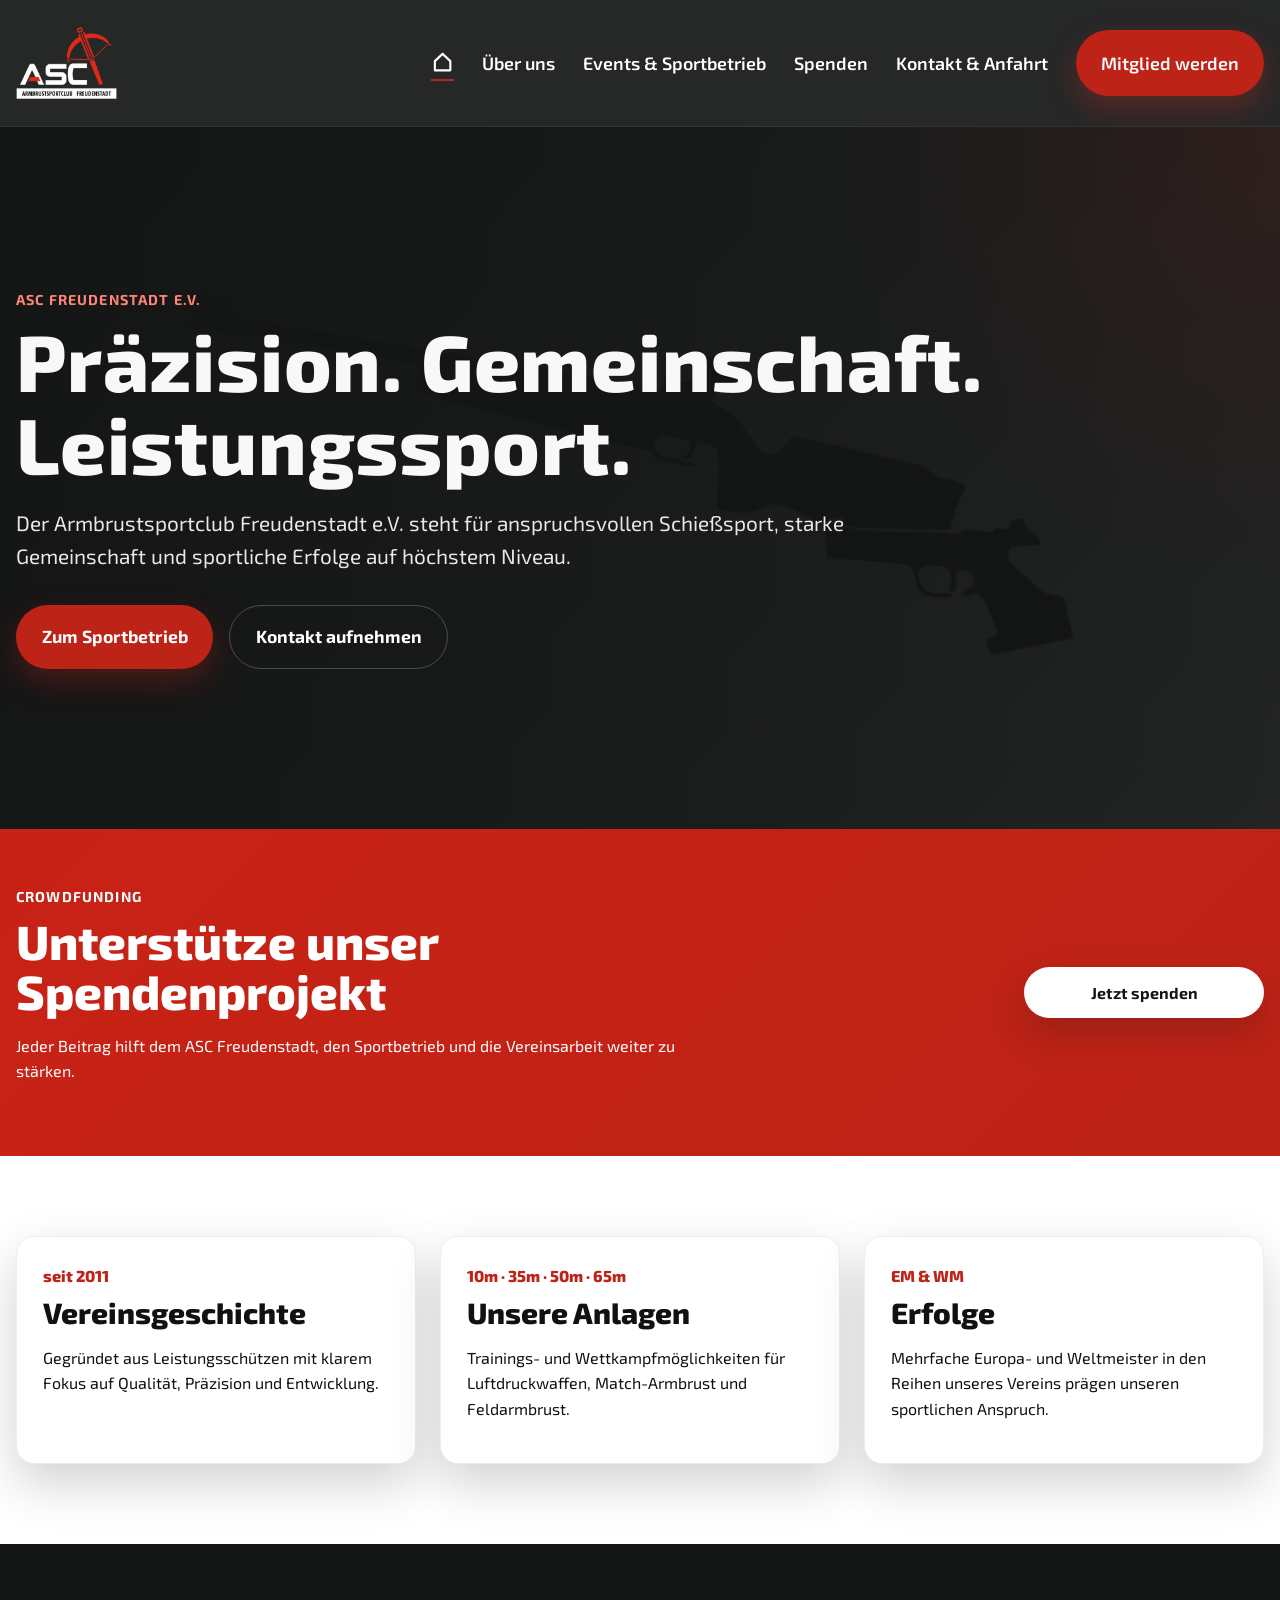
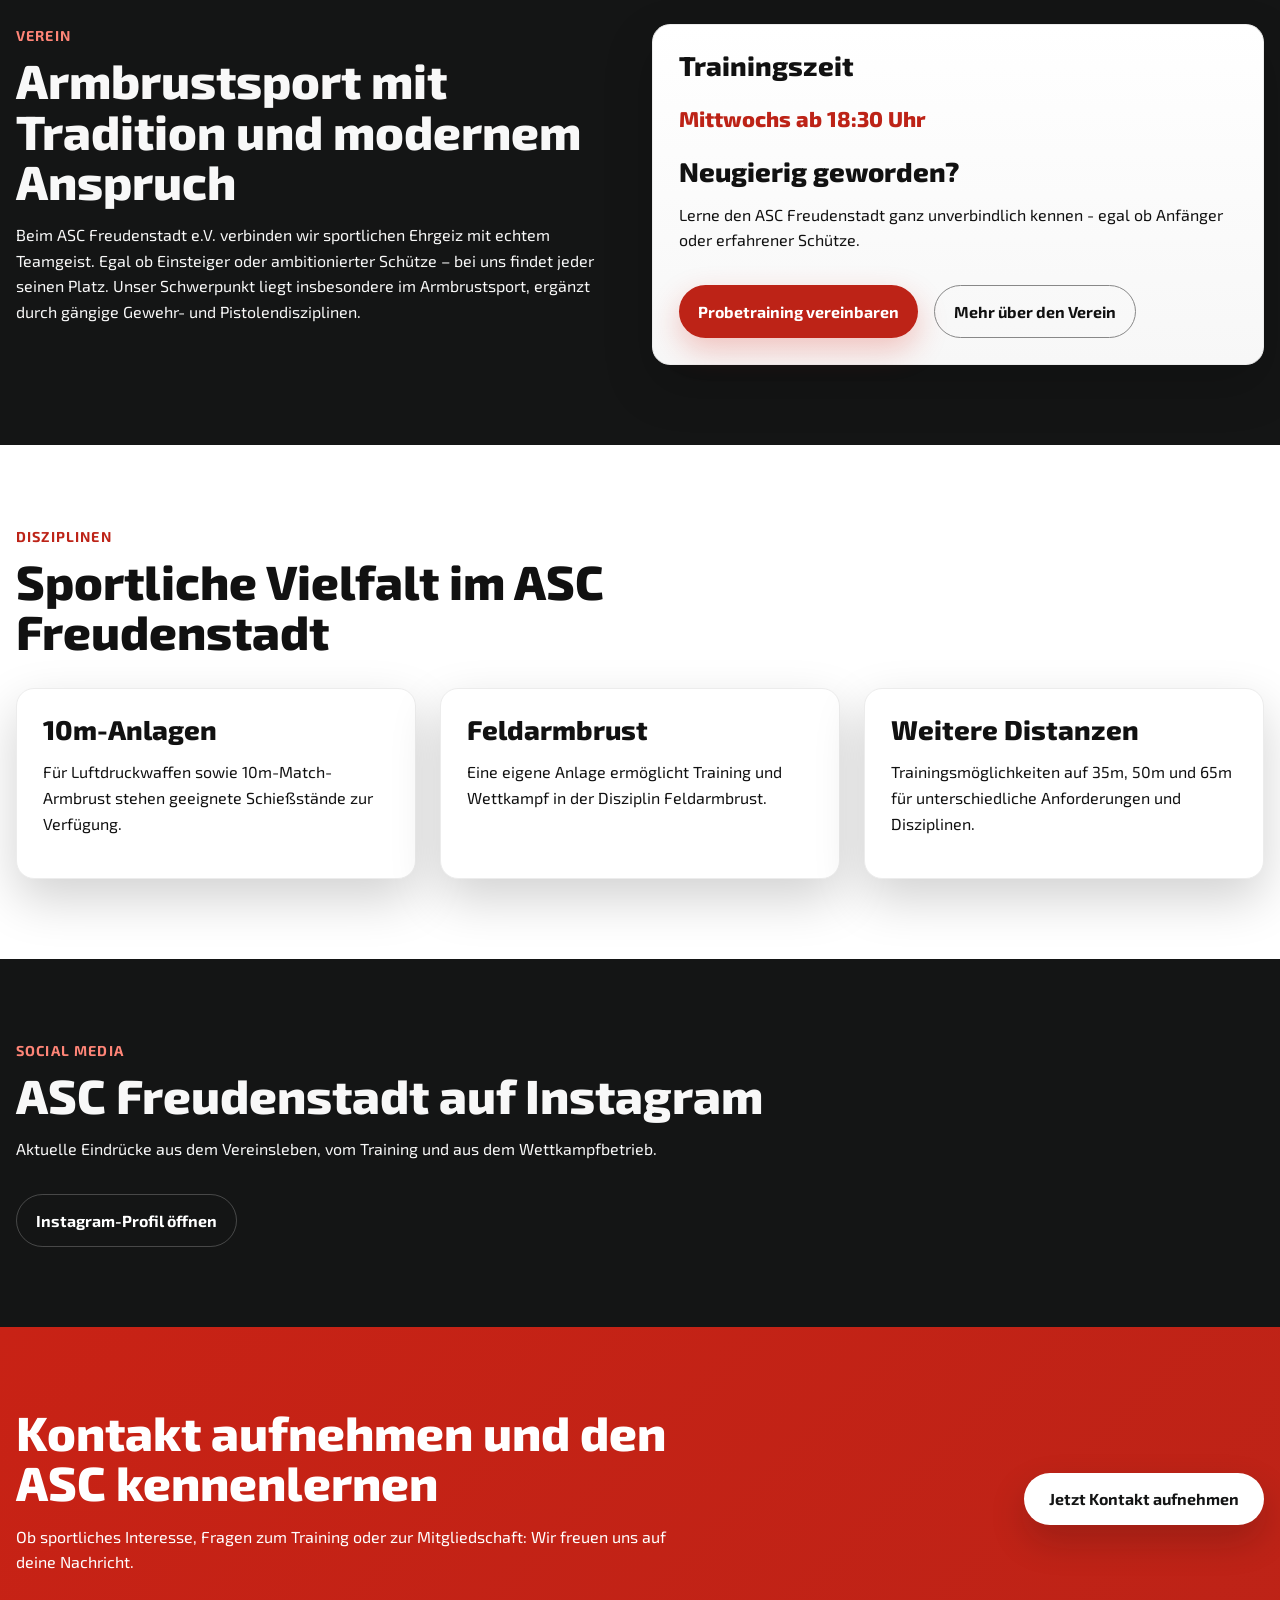
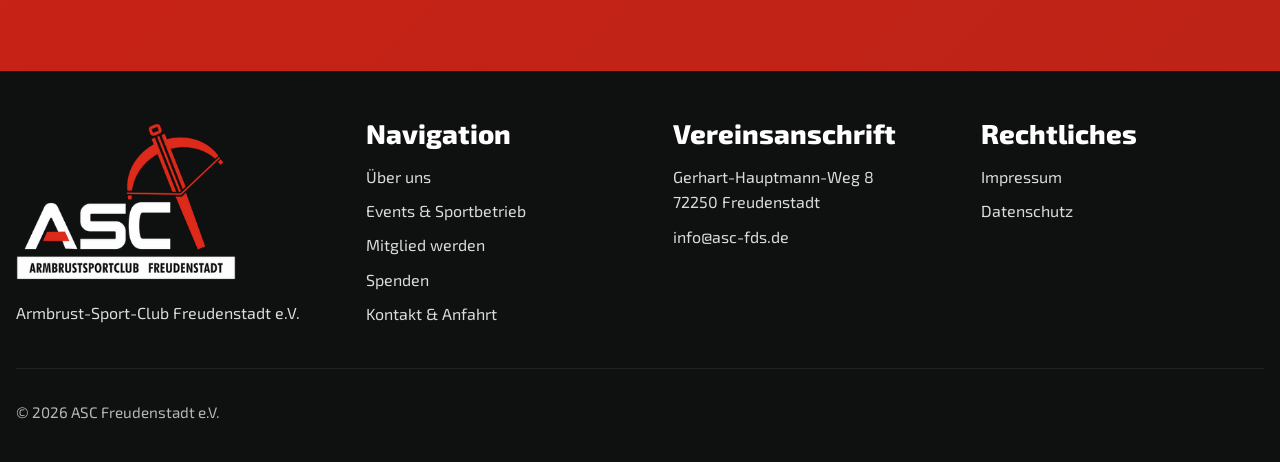
==== index.html @ 2eab5cd1 "Fix deferred Turnstile initialization on contact form" ====
<!doctype html>
<html lang="de">
  <head>
    <meta charset="UTF-8" />
    <meta name="viewport" content="width=device-width, initial-scale=1.0" />
    <title>Armbrust &amp; Schießsport in Freudenstadt | ASC Freudenstadt</title>
    <meta
      name="description"
      content="ASC Freudenstadt e.V. – Armbrust- und Schießsport, Vereinsleben, Termine, Ergebnisse und Kontakt."
    />
    <link rel="icon" type="image/png" href="assets/img/logo-dark.png" />
    <link rel="apple-touch-icon" href="assets/img/logo-dark.png" />
    <link rel="stylesheet" href="assets/css/styles.css?v=20260929-classic" />
    <script defer src="assets/js/main.js?v=20260929-turnstile"></script>
    <link rel="canonical" href="https://www.asc-fds.de/" />
    <meta property="og:type" content="website" />
    <meta property="og:locale" content="de_DE" />
    <meta
      property="og:title"
      content="Armbrust &amp; Schießsport in Freudenstadt | ASC Freudenstadt"
    />
    <meta
      property="og:description"
      content="ASC Freudenstadt e.V. – Armbrust- und Schießsport, Vereinsleben, Termine, Ergebnisse und Kontakt."
    />
    <meta property="og:url" content="https://www.asc-fds.de/" />
    <meta
      property="og:image"
      content="https://www.asc-fds.de/assets/img/logo-dark.png"
    />
    <meta name="twitter:card" content="summary" />
    <script type="application/ld+json">
      {
        "@context": "https://schema.org",
        "@type": "SportsOrganization",
        "name": "Armbrust-Sport-Club Freudenstadt e.V.",
        "url": "https://www.asc-fds.de/",
        "logo": "https://www.asc-fds.de/assets/img/logo-dark.png",
        "foundingDate": "2011",
        "email": "info@asc-fds.de",
        "sameAs": ["https://www.instagram.com/asc_fds"],
        "address": {
          "@type": "PostalAddress",
          "streetAddress": "Gerhart-Hauptmann-Weg 8",
          "postalCode": "72250",
          "addressLocality": "Freudenstadt",
          "addressCountry": "DE"
        }
      }
    </script>
  </head>
  <body>
    <a class="skip-link" href="#main-content">Zum Inhalt</a>
    <header class="site-header">
  <div class="container nav">
    <a class="brand" href="/index.html" aria-label="Zur Startseite">
      <img
        src="/assets/img/logo-light-320.webp"
        srcset="
          /assets/img/logo-light-320.webp 320w,
          /assets/img/logo-light-640.webp 640w
        "
        sizes="(max-width: 980px) 90px, 160px"
        alt="Logo des ASC Freudenstadt e.V."
        width="5000"
        height="3750"
      />
    </a>

    <button
      class="nav-toggle"
      aria-controls="site-navigation"
      type="button"
      aria-expanded="false"
      aria-label="Navigation öffnen"
    >
      <span></span><span></span><span></span>
    </button>

    <nav class="site-nav" id="site-navigation" aria-label="Hauptnavigation">
      <a
        class="active nav-home-link"
        href="/index.html"
        aria-label="Startseite"
        title="Startseite"
       aria-current="page">
        <svg class="nav-home-icon" viewBox="0 0 24 24" aria-hidden="true">
          <path d="M4 10.5 12 3l8 7.5V20H4z" />
        </svg>
      </a>
      <a href="/ueber-uns.html">Über uns</a>
      <a href="/events_sportbetrieb.html">Events &amp; Sportbetrieb</a>
      <a href="/spende">Spenden</a>
      <a href="/kontakt.html">Kontakt &amp; Anfahrt</a>
      <a class="nav-cta" href="/mitglied-werden.html">Mitglied werden</a>
    </nav>
  </div>
</header>

    <main id="main-content">
    <section class="hero hero-home">
      <div class="hero-overlay"></div>
      <div class="container hero-content">
        <p class="eyebrow">ASC Freudenstadt e.V.</p>
        <h1>Präzision. Gemeinschaft. Leistungssport.</h1>
        <p class="lead">
          Der Armbrustsportclub Freudenstadt e.V. steht für anspruchsvollen Schießsport,
          starke Gemeinschaft und sportliche Erfolge auf höchstem Niveau.
        </p>
        <div class="hero-actions">
          <a class="btn btn-primary" href="events_sportbetrieb.html">Zum Sportbetrieb</a>
          <a class="btn btn-secondary" href="kontakt.html#anfrage">Kontakt aufnehmen</a>
        </div>
      </div>
    </section>

    <section class="section section-accent donation-home">
      <div class="container cta-box">
        <div class="cta-box__content">
          <p class="eyebrow">Crowdfunding</p>
          <h2>Unterstütze unser Spendenprojekt</h2>
          <p>
            Jeder Beitrag hilft dem ASC Freudenstadt, den Sportbetrieb und die Vereinsarbeit weiter zu stärken.
          </p>
        </div>
        <div class="cta-box__action">
          <a class="btn btn-light cta-box__button" href="/spende#spendenwidget">Jetzt spenden</a>
        </div>
      </div>
    </section>

    <section class="section">
      <div class="container stats-grid">
        <article class="stat-card">
          <span class="stat-number">seit 2011</span>
          <h2>Vereinsgeschichte</h2>
          <p>Gegründet aus Leistungsschützen mit klarem Fokus auf Qualität, Präzision und Entwicklung.</p>
        </article>
        <article class="stat-card">
          <span class="stat-number">10m · 35m · 50m · 65m</span>
          <h2>Unsere Anlagen</h2>
          <p>Trainings- und Wettkampfmöglichkeiten für Luftdruckwaffen, Match-Armbrust und Feldarmbrust.</p>
        </article>
        <article class="stat-card">
          <span class="stat-number">EM &amp; WM</span>
          <h2>Erfolge</h2>
          <p>Mehrfache Europa- und Weltmeister in den Reihen unseres Vereins prägen unseren sportlichen Anspruch.</p>
        </article>
      </div>
    </section>

    <section class="section section-dark">
      <div class="container split-grid">
        <div>
          <p class="eyebrow">Verein</p>
          <h2>Armbrustsport mit Tradition und modernem Anspruch</h2>
          <p>
            Beim ASC Freudenstadt e.V. verbinden wir sportlichen Ehrgeiz mit echtem Teamgeist. Egal ob Einsteiger oder ambitionierter Schütze – bei uns findet jeder seinen Platz.
            Unser Schwerpunkt liegt insbesondere im Armbrustsport, ergänzt durch gängige Gewehr- und Pistolendisziplinen.
          </p>
        </div>
        <div class="panel accent-panel">
          <h3>Trainingszeit</h3>
          <p class="big-info">Mittwochs ab 18:30 Uhr</p>
          <h3>Neugierig geworden?</h3>
          <p>
            Lerne den ASC Freudenstadt ganz unverbindlich kennen -
            egal ob Anfänger oder erfahrener Schütze.
          </p>
          <div class="hero-actions">
            <a class="btn btn-primary" href="kontakt.html#anfrage">Probetraining vereinbaren</a>
            <a class="btn btn-secondary" href="ueber-uns.html">Mehr über den Verein</a>
          </div>
        </div>
      </div>
    </section>

    <section class="section">
      <div class="container">
        <div class="section-head">
          <p class="eyebrow">Disziplinen</p>
          <h2>Sportliche Vielfalt im ASC Freudenstadt</h2>
        </div>
        <div class="cards-grid three">
          <article class="info-card">
            <h3>10m-Anlagen</h3>
            <p>Für Luftdruckwaffen sowie 10m-Match-Armbrust stehen geeignete Schießstände zur Verfügung.</p>
          </article>
          <article class="info-card">
            <h3>Feldarmbrust</h3>
            <p>Eine eigene Anlage ermöglicht Training und Wettkampf in der Disziplin Feldarmbrust.</p>
          </article>
          <article class="info-card">
            <h3>Weitere Distanzen</h3>
            <p>Trainingsmöglichkeiten auf 35m, 50m und 65m für unterschiedliche Anforderungen und Disziplinen.</p>
          </article>
        </div>
      </div>
    </section>

    <section class="section section-dark">
      <div class="container">
        <div class="section-head">
          <p class="eyebrow">Social Media</p>
          <h2>ASC Freudenstadt auf Instagram</h2>
          <p>Aktuelle Eindrücke aus dem Vereinsleben, vom Training und aus dem Wettkampfbetrieb.</p>
        </div>
        <a class="btn btn-secondary" href="https://www.instagram.com/asc_fds" target="_blank" rel="noopener noreferrer">
          Instagram-Profil öffnen
        </a>
      </div>
    </section>

    <section class="section section-accent">
      <div class="container cta-box">
        <div class="cta-box__content">
          <h2>Kontakt aufnehmen und den ASC kennenlernen</h2>
          <p>
            Ob sportliches Interesse, Fragen zum Training oder zur Mitgliedschaft:
            Wir freuen uns auf deine Nachricht.
          </p>
        </div>
        <div class="cta-box__action">
          <a class="btn btn-light cta-box__button" href="kontakt.html#anfrage">Jetzt Kontakt aufnehmen</a>
        </div>
      </div>
    </section>
  </main>

    <footer class="site-footer">
  <div class="container footer-grid">
    <div class="footer-brand">
      <img
        class="footer-logo"
        src="/assets/img/logo-light-320.webp"
        srcset="
          /assets/img/logo-light-320.webp 320w,
          /assets/img/logo-light-640.webp 640w
        "
        sizes="160px"
        loading="lazy"
        alt="ASC Freudenstadt Logo"
        width="5000"
        height="3750"
      />
      <p>Armbrust-Sport-Club Freudenstadt e.V.<br /></p>
    </div>
    <div>
      <h3>Navigation</h3>
      <a href="/ueber-uns.html">Über uns</a>
      <a href="/events_sportbetrieb.html">Events &amp; Sportbetrieb</a>
      <a href="/mitglied-werden.html">Mitglied werden</a>
      <a href="/spende">Spenden</a>
      <a href="/kontakt.html">Kontakt &amp; Anfahrt</a>
    </div>
    <div>
      <h3>Vereinsanschrift</h3>
      <p>Gerhart-Hauptmann-Weg 8<br />72250 Freudenstadt</p>
      <a href="mailto:info@asc-fds.de">info@asc-fds.de</a>
    </div>
    <div>
      <h3>Rechtliches</h3>
      <a href="/impressum.html">Impressum</a>
      <a href="/datenschutz.html">Datenschutz</a>
    </div>
  </div>
  <div class="container footer-bottom">
    <p>© <span data-current-year></span> ASC Freudenstadt e.V.</p>
  </div>
</footer>
    <div id="assistant-root"></div>
  </body>
</html>
---- assets/css/styles.css ----
@font-face {
  font-family: 'Exo 2';
  font-style: normal;
  font-weight: 400 800;
  font-display: swap;
  src: url(../fonts/exo2-latin-ext.woff2) format('woff2');
  unicode-range: U+0100-02BA, U+02BD-02C5, U+02C7-02CC, U+02CE-02D7, U+02DD-02FF, U+0304, U+0308, U+0329, U+1D00-1DBF, U+1E00-1E9F, U+1EF2-1EFF, U+2020, U+20A0-20AB, U+20AD-20C0, U+2113, U+2C60-2C7F, U+A720-A7FF;
}
@font-face {
  font-family: 'Exo 2';
  font-style: normal;
  font-weight: 400 800;
  font-display: swap;
  src: url(../fonts/exo2-latin.woff2) format('woff2');
  unicode-range: U+0000-00FF, U+0131, U+0152-0153, U+02BB-02BC, U+02C6, U+02DA, U+02DC, U+0304, U+0308, U+0329, U+2000-206F, U+20AC, U+2122, U+2191, U+2193, U+2212, U+2215, U+FEFF, U+FFFD;
}
:root {
  --color-primary: #dd2a1b;
  --color-primary-dark: #bd2317;
  --color-accent: var(--color-primary-dark);
  --color-bg: #141515;
  --color-bg-soft: #1b1d1e;
  --color-surface: #ffffff;
  --color-surface-soft: #f4f4f4;
  --color-text: #111111;
  --color-text-light: #f8f8f8;
  --color-muted: #b8b8b8;
  --color-border: rgba(255, 255, 255, 0.08);
  --shadow-soft: 0 20px 50px rgba(0, 0, 0, 0.18);
  --radius: 18px;
  --max-width: 1200px;
  --transition: 0.25s ease;
}

*,
*::before,
*::after {
  box-sizing: border-box;
}

html {
  scroll-behavior: smooth;
}

body {
  margin: 0;
  font-family: "Exo 2", system-ui, sans-serif;
  color: var(--color-text);
  background: var(--color-surface);
  line-height: 1.6;
}

img {
  max-width: 100%;
  display: block;
}

a {
  color: inherit;
  text-decoration: none;
}

.container {
  width: min(calc(100% - 2rem), var(--max-width));
  margin-inline: auto;
}

.site-header {
  position: sticky;
  top: 0;
  z-index: 1000;
  background: rgba(20, 21, 21, 0.92);
  backdrop-filter: blur(14px);
  border-bottom: 1px solid rgba(255,255,255,0.06);
}

.nav {
  display: flex;
  align-items: center;
  justify-content: space-between;
  min-height: 86px;
  gap: 1rem;
}

.brand img {
  height: 56px;
  width: auto;
}

.site-nav {
  display: flex;
  align-items: center;
  gap: 1.3rem;
}

.site-nav a {
  color: #fff;
  font-weight: 600;
  font-size: 0.97rem;
  position: relative;
}

.site-nav .nav-home-link {
  display: inline-flex;
  align-items: flex-end;
  justify-content: center;
  min-height: 1.4rem;
  padding-bottom: 0.08rem;
}

.site-nav .nav-home-icon {
  width: 1.2rem;
  height: 1.2rem;
  display: block;
  fill: none;
  stroke: currentColor;
  stroke-width: 2.2;
  stroke-linecap: round;
  stroke-linejoin: round;
}

.site-nav .nav-cta {
  min-height: 44px;
  padding: 0.75rem 1.1rem;
  border-radius: 999px;
  background: var(--color-accent);
  color: #fff;
  box-shadow: 0 12px 28px rgba(221, 42, 27, 0.28);
}

.site-nav .nav-cta:hover {
  transform: translateY(-1px);
  background: #c82215;
}

.site-nav .nav-cta::after {
  display: none;
}

.site-nav a::after {
  content: "";
  position: absolute;
  left: 0;
  bottom: -0.35rem;
  width: 0;
  height: 2px;
  background: var(--color-accent);
  transition: var(--transition);
}

.site-nav a:hover::after,
.site-nav a.active::after {
  width: 100%;
}

.nav-toggle {
  display: none;
  background: transparent;
  border: 0;
  padding: 0;
  cursor: pointer;
}

.nav-toggle span {
  display: block;
  width: 26px;
  height: 2px;
  background: #fff;
  margin: 5px 0;
}

.hero {
  position: relative;
  min-height: 78vh;
  display: grid;
  align-items: center;
  overflow: hidden;
  background:
    radial-gradient(circle at top right, rgba(221, 42, 27, 0.22), transparent 30%),
    linear-gradient(135deg, rgba(20,21,21,0.98), rgba(20,21,21,0.86)),
    url("../img/hero-placeholder.jpg") center/cover no-repeat;
  color: var(--color-text-light);
}

.hero-donation {
  min-height: clamp(520px, 66vh, 680px);
  background:
    radial-gradient(circle at top right, rgba(221, 42, 27, 0.28), transparent 32%),
    linear-gradient(135deg, rgba(20,21,21,0.98), rgba(20,21,21,0.82)),
    url("../img/hero-placeholder.jpg") center/cover no-repeat;
}

.hero-donation .hero-content {
  padding: 4.5rem 0;
  max-width: 980px;
}

.hero-overlay {
  position: absolute;
  inset: 0;
  background: linear-gradient(90deg, rgba(20,21,21,0.92), rgba(20,21,21,0.55));
}

.hero-content,
.page-hero .container {
  position: relative;
  z-index: 1;
}

.hero-content {
  padding: 6rem 0;
  max-width: 760px;
}

.eyebrow {
  margin: 0 0 0.5rem;
  color: var(--color-accent);
  font-weight: 700;
  letter-spacing: 0.08em;
  text-transform: uppercase;
  font-size: 0.9rem;
}

h1, h2, h3 {
  font-family: "Exo 2", system-ui, sans-serif;
  line-height: 1.05;
  margin: 0 0 1rem;
  font-weight: 800;
}

h1 {
  font-size: clamp(3rem, 7vw, 5.5rem);
  letter-spacing: 0.01em;
}

.text-nowrap {
  white-space: nowrap;
}

h2 {
  font-size: clamp(2rem, 4vw, 3rem);
}

h3 {
  font-size: 1.7rem;
}

.lead {
  font-size: 1.08rem;
  max-width: 62ch;
  color: rgba(255,255,255,0.9);
}

.hero-actions {
  margin-top: 2rem;
  display: flex;
  gap: 1rem;
  flex-wrap: wrap;
}

.btn {
  display: inline-flex;
  align-items: center;
  justify-content: center;
  min-height: 48px;
  padding: 0.8rem 1.2rem;
  border-radius: 999px;
  font-weight: 700;
  transition: var(--transition);
}

.btn-primary {
  background: var(--color-accent);
  color: #fff;
  box-shadow: 0 12px 30px rgba(221, 42, 27, 0.26);
}

.btn-primary:hover {
  transform: translateY(-2px);
}

.btn-secondary {
  border: 1px solid rgba(255,255,255,0.22);
  color: #fff;
}

.btn-secondary:hover {
  background: rgba(255,255,255,0.08);
}

.btn-light {
  background: #fff;
  color: var(--color-bg);
  box-shadow: 0 16px 36px rgba(17, 17, 17, 0.2);
}

.btn-light:hover {
  transform: translateY(-2px);
  box-shadow: 0 22px 42px rgba(17, 17, 17, 0.24);
}

.section {
  padding: 5rem 0;
}

.section-dark {
  background: var(--color-bg);
  color: var(--color-text-light);
}

.section-accent {
  background: linear-gradient(135deg, #c82215, var(--color-accent));
  color: #fff;
}

.section-accent .eyebrow {
  color: #fff;
}

.donation-home {
  padding: 3.5rem 0;
}

.page-hero {
  padding: 6rem 0 3rem;
  background:
    radial-gradient(circle at top right, rgba(221, 42, 27, 0.18), transparent 30%),
    linear-gradient(180deg, var(--color-bg), #1d2021);
  color: #fff;
}

.stats-grid,
.cards-grid,
.footer-grid,
.text-grid,
.contact-grid,
.split-grid {
  display: grid;
  gap: 1.5rem;
}

.stats-grid,
.cards-grid.three {
  grid-template-columns: repeat(3, 1fr);
}

.cards-grid.two,
.text-grid,
.contact-grid,
.split-grid {
  grid-template-columns: repeat(2, 1fr);
}

.stat-card,
.info-card,
.panel,
.timeline-content,
.notice-box {
  border-radius: var(--radius);
  box-shadow: var(--shadow-soft);
}

.stat-card,
.info-card,
.panel,
.notice-box {
  padding: 1.6rem;
}

.stat-card {
  background: #fff;
  border: 1px solid #ececec;
}

.stat-number {
  display: inline-block;
  margin-bottom: 0.6rem;
  color: var(--color-accent);
  font-weight: 800;
}

.panel {
  background: #fff;
  color: var(--color-text);
  border: 1px solid #ececec;
}

.accent-panel {
  background: linear-gradient(180deg, #fff, #f7f7f7);
}

.big-info {
  font-size: 1.35rem;
  font-weight: 800;
  color: var(--color-accent);
}

.donation-main {
  align-items: start;
}

.donation-copy p {
  max-width: 64ch;
}

.donation-note {
  display: grid;
  gap: 0.25rem;
  margin-top: 1.5rem;
  padding: 1.1rem 1.2rem;
  border-left: 4px solid var(--color-accent);
  background: #fff6f5;
}

.donation-widget-panel {
  justify-self: end;
  width: min(100%, 520px);
}

.donation-widget-panel h2 {
  font-size: clamp(1.7rem, 3vw, 2.4rem);
}

.donation-widget-slot {
  display: flex;
  justify-content: center;
  margin-top: 1.4rem;
}

.donation-widget-slot .cf-project-widget {
  width: 100%;
  max-width: 420px;
  border-radius: 12px;
}

.widget-privacy-note {
  margin: 1rem 0 0;
  font-size: 0.9rem;
  color: #666;
}

.feature-list {
  margin: 1rem 0 0;
  padding-left: 1.1rem;
}

.feature-list li + li {
  margin-top: 0.5rem;
}

.section-head {
  margin-bottom: 2rem;
  max-width: 760px;
}

.info-card {
  background: rgba(255,255,255,0.04);
  border: 1px solid var(--color-border);
}

.board-group + .board-group {
  margin-top: 3rem;
}

.board-group__head {
  margin-bottom: 1.5rem;
}

.board-group__head h3 {
  margin-bottom: 0.4rem;
}

.board-group__head p {
  margin: 0;
  color: rgba(255,255,255,0.72);
}

.board-grid {
  display: grid;
  grid-template-columns: repeat(auto-fit, minmax(190px, 1fr));
  gap: 1.5rem;
}

.board-grid--compact {
  grid-template-columns: repeat(auto-fit, minmax(240px, 1fr));
  max-width: 620px;
}

.board-card {
  padding: 1.4rem;
  border-radius: var(--radius);
  background: rgba(255,255,255,0.04);
  border: 1px solid var(--color-border);
  box-shadow: var(--shadow-soft);
  text-align: center;
}

.board-card__image {
  position: relative;
  overflow: hidden;
  display: grid;
  place-items: center;
  aspect-ratio: 1 / 1;
  width: min(100%, 180px);
  margin: 0 auto 1.1rem;
  border-radius: 50%;
  background:
    radial-gradient(circle at 30% 30%, rgba(221, 42, 27, 0.26), transparent 35%),
    linear-gradient(180deg, rgba(255,255,255,0.08), rgba(255,255,255,0.03));
  border: 1px dashed rgba(255,255,255,0.22);
  color: rgba(255,255,255,0.82);
  font-weight: 700;
  letter-spacing: 0.04em;
  text-transform: uppercase;
}

.board-card__image img {
  position: absolute;
  inset: 0;
  width: 100%;
  height: 100%;
  object-fit: cover;
}

.board-card__fallback {
  position: absolute;
  inset: 0;
  display: none;
  place-items: center;
  padding: 1rem;
  text-align: center;
  background:
    radial-gradient(circle at 30% 30%, rgba(221, 42, 27, 0.26), transparent 35%),
    linear-gradient(180deg, rgba(20,21,21,0.72), rgba(20,21,21,0.72));
}

.board-card h4 {
  margin: 0 0 0.35rem;
  font-size: 1.2rem;
}

.board-card__role {
  margin: 0;
  color: var(--color-accent);
  font-weight: 700;
}

.section:not(.section-dark) .info-card {
  background: #fff;
  color: var(--color-text);
  border: 1px solid #ececec;
}

.cta-box {
  display: flex;
  justify-content: space-between;
  align-items: center;
  gap: 2rem;
}

.cta-box__content {
  max-width: 42rem;
  text-align: left;
}

.cta-box__action {
  display: flex;
  align-items: center;
  justify-content: flex-end;
  flex-shrink: 0;
}

.cta-box__button {
  min-width: 240px;
  padding-inline: 1.5rem;
  font-size: 1rem;
}

.text-link {
  color: var(--color-accent);
  font-weight: 700;
}

#anfrage {
  scroll-margin-top: 7rem;
}

#spendenwidget {
  scroll-margin-top: 7rem;
}

.timeline {
  display: grid;
  gap: 1rem;
  margin-top: 2rem;
}

.timeline-item {
  display: grid;
  grid-template-columns: 160px 1fr;
  gap: 1rem;
  align-items: start;
}

.timeline-date {
  font-family: "Exo 2", system-ui, sans-serif;
  font-size: 1.5rem;
  color: var(--color-accent);
  font-weight: 800;
}

.timeline-content {
  background: #fff;
  padding: 1.4rem;
  border: 1px solid #ececec;
}

.timeline-content h2 {
  margin-bottom: 0.6rem;
}

.notice-box {
  background: #fff6f5;
  color: var(--color-text);
  border: 1px solid rgba(221, 42, 27, 0.18);
}

.notice-box h3,
.notice-box p,
.notice-box li {
  color: var(--color-text);
}

.results-table-wrap {
  overflow-x: auto;
  border-radius: var(--radius);
  box-shadow: var(--shadow-soft);
}

.results-table {
  width: 100%;
  min-width: 760px;
  border-collapse: separate;
  border-spacing: 0;
  background: #ffffff;
  color: var(--color-text);
  border-radius: var(--radius);
  overflow: hidden;
}

.results-table th,
.results-table td {
  padding: 1.15rem 1.2rem;
  text-align: left;
  vertical-align: middle;
}

.results-table thead th {
  background: #f3f3f3;
  color: #111;
  font-weight: 800;
  font-size: 0.98rem;
  border-bottom: 1px solid #e5e5e5;
}

.results-table tbody tr {
  transition: background-color var(--transition);
}

.results-table tbody tr:nth-child(even) {
  background: #fafafa;
}

.results-table tbody tr:hover {
  background: #fff6f5;
}

.results-table tbody td {
  border-bottom: 1px solid #ececec;
}

.results-table tbody tr:last-child td {
  border-bottom: none;
}

.results-table td:first-child {
  font-weight: 700;
  white-space: nowrap;
}

.result-badge {
  display: inline-flex;
  align-items: center;
  justify-content: center;
  min-height: 32px;
  padding: 0.35rem 0.8rem;
  border-radius: 999px;
  font-size: 0.88rem;
  font-weight: 800;
  line-height: 1;
  white-space: nowrap;
}

.result-badge--pending {
  background: rgba(221, 42, 27, 0.12);
  color: var(--color-accent);
}

.result-badge--live {
  background: rgba(20, 21, 21, 0.1);
  color: #141515;
}

.result-link {
  display: inline-flex;
  align-items: center;
  gap: 0.45rem;
  color: var(--color-accent);
  font-weight: 800;
  text-decoration: none;
  transition: opacity var(--transition), transform var(--transition);
}

.result-link:hover {
  opacity: 0.8;
  transform: translateX(2px);
}

.result-link__icon {
  display: inline-flex;
  align-items: center;
  justify-content: center;
  width: 1.1rem;
  height: 1.1rem;
  font-size: 0.95rem;
  line-height: 1;
}

.result-link--disabled {
  color: #7a7a7a;
  font-weight: 600;
}

.map-embed {
  margin-top: 1.5rem;
  border-radius: var(--radius);
  overflow: hidden;
  border: 1px solid #ececec;
  box-shadow: var(--shadow-soft);
}

.map-note {
  margin-top: 0.8rem;
  font-size: 0.95rem;
  color: #666;
}

.results-table-wrap::after {
  content: "Horizontal wischen fuer weitere Spalten";
  display: none;
  margin-top: 0.75rem;
  font-size: 0.88rem;
  color: rgba(255,255,255,0.72);
}

.price-tag {
  font-size: 2rem;
  color: var(--color-accent);
  font-family: "Exo 2", system-ui, sans-serif;
  font-weight: 800;
}

.membership-highlight {
  margin-top: 1.75rem;
  align-items: stretch;
}

.membership-highlight .panel,
.membership-highlight .notice-box {
  height: 100%;
}

.membership-highlight .btn {
  margin-top: 1rem;
}

.contact-form {
  background: #fff;
  border: 1px solid #ececec;
  border-radius: var(--radius);
  padding: 1.8rem;
  box-shadow: var(--shadow-soft);
}

.form-honeypot {
  position: absolute;
  left: -9999px;
  width: 1px;
  height: 1px;
  opacity: 0;
  pointer-events: none;
}

.turnstile-wrap {
  margin: 0.5rem 0 1rem;
  min-height: 65px;
}

.turnstile-wrap iframe {
  max-width: 100%;
}

.form-embed-wrap {
  background: #fff;
  border: 1px solid #ececec;
  border-radius: var(--radius);
  padding: 1.5rem;
  box-shadow: var(--shadow-soft);
}

.form-embed-note {
  margin: 0 0 1rem;
  color: #555;
}

.form-embed-wrap web-form {
  display: block;
  width: 100%;
}

.form-grid {
  display: grid;
  grid-template-columns: repeat(2, 1fr);
  gap: 1rem;
}

.form-group {
  margin-bottom: 1rem;
}

.form-group label {
  display: inline-block;
  margin-bottom: 0.45rem;
  font-weight: 700;
}

.form-group input,
.form-group textarea {
  width: 100%;
  border: 1px solid #d9d9d9;
  border-radius: 12px;
  padding: 0.9rem 1rem;
  font: inherit;
  background: #fff;
  color: var(--color-text);
  transition: var(--transition);
}

.form-group input:focus,
.form-group textarea:focus {
  outline: none;
  border-color: var(--color-accent);
  box-shadow: 0 0 0 4px rgba(221, 42, 27, 0.12);
}

.form-checkbox {
  display: flex;
  align-items: flex-start;
  gap: 0.75rem;
  margin: 1rem 0 1.5rem;
}

.form-checkbox input {
  margin-top: 0.2rem;
}

.form-checkbox a {
  color: var(--color-accent);
  font-weight: 700;
}

.form-status {
  min-height: 1.6rem;
  margin: 0 0 1rem;
  font-weight: 600;
}

.form-status.is-pending {
  color: #666;
}

.form-status.is-success {
  color: #0f7a39;
}

.form-status.is-error {
  color: #b42318;
}

.form-actions {
  display: flex;
  justify-content: flex-start;
}

.form-submit-button {
  border: none;
  cursor: pointer;
  min-width: 220px;
  padding-inline: 1.5rem;
  font: inherit;
}

.contact-form button[disabled] {
  opacity: 0.7;
  cursor: wait;
}

.legal-content {
  max-width: 850px;
}

.legal-content h2 {
  margin-top: 2.2rem;
  font-size: 2rem;
}

.site-footer {
  background: #0f1010;
  color: #fff;
  padding-top: 3rem;
}

.footer-grid {
  grid-template-columns: minmax(240px, 1.15fr) repeat(3, minmax(0, 1fr));
  align-items: start;
}

.footer-grid h3,
.footer-brand p {
  margin-top: 0;
}

.footer-grid p {
  margin: 0 0 0.55rem;
  color: rgba(255,255,255,0.85);
}

.site-footer a {
  display: block;
  color: rgba(255,255,255,0.85);
  margin-bottom: 0.55rem;
}

.site-footer a:hover {
  color: #fff;
}

.footer-logo {
  max-width: 220px;
  margin-bottom: 1rem;
}

.footer-bottom {
  border-top: 1px solid rgba(255,255,255,0.08);
  margin-top: 2rem;
  padding: 1rem 0 1.4rem;
  color: rgba(255,255,255,0.7);
  font-size: 0.95rem;
}

@media (max-width: 980px) {
  .section {
    padding: 4rem 0;
  }

  .page-hero {
    padding: 5rem 0 2.5rem;
  }

  .nav {
    min-height: 78px;
  }

  .brand img {
    height: 50px;
  }

  .stats-grid,
  .cards-grid.three,
  .text-grid,
  .contact-grid,
  .split-grid,
  .cards-grid.two,
  .form-grid {
    grid-template-columns: 1fr;
  }

  .donation-widget-panel {
    justify-self: stretch;
    width: 100%;
  }

  .cta-box {
    flex-direction: column;
    align-items: flex-start;
  }

  .cta-box__action {
    width: 100%;
    justify-content: flex-start;
  }

  .timeline-item {
    grid-template-columns: 1fr;
    gap: 0.8rem;
  }

  .site-nav {
    position: absolute;
    top: 78px;
    left: 0;
    right: 0;
    background: rgba(20, 21, 21, 0.98);
    border-bottom: 1px solid rgba(255,255,255,0.08);
    display: none;
    flex-direction: column;
    align-items: flex-start;
    padding: 1rem;
  }

  .site-nav .nav-cta {
    width: 100%;
    justify-content: center;
    margin-top: 0.35rem;
  }

  .site-nav.open {
    display: flex;
  }

  .nav-toggle {
    display: block;
  }

  .results-table {
    min-width: 680px;
  }

  .results-table th,
  .results-table td {
    padding: 0.95rem 0.9rem;
  }
}

@media (min-width: 1200px) {
  :root {
    --max-width: 1680px;
  }

  .nav {
    min-height: 126px;
  }

  .brand img {
    height: 76px;
  }

  .site-nav {
    gap: 1.75rem;
  }

  .site-nav a {
    font-size: 1.12rem;
  }

  .site-nav .nav-home-icon {
    width: 1.45rem;
    height: 1.45rem;
  }

  .site-nav .nav-cta {
    min-height: 66px;
    padding: 1rem 1.55rem;
  }

  .hero-content {
    max-width: min(calc(100% - 2rem), 1400px);
    padding: 7rem 0;
  }

  .hero h1 {
    font-size: clamp(4.75rem, 6.2vw, 7.25rem);
  }

  .hero .lead {
    font-size: 1.3rem;
    max-width: 68ch;
  }

  .hero .btn {
    min-height: 64px;
    padding: 1rem 1.6rem;
    font-size: 1.1rem;
  }

  .hero-donation {
    min-height: clamp(640px, 66vh, 760px);
  }

  .hero-donation .hero-content {
    max-width: min(calc(100% - 2rem), 1400px);
    padding: 6rem 0;
  }

  .hero-donation h1 {
    max-width: 1200px;
  }

  .donation-main {
    grid-template-columns: minmax(0, 1fr) minmax(520px, 620px);
    gap: 3rem;
  }

  .donation-widget-panel {
    width: min(100%, 620px);
  }

  .donation-widget-slot .cf-project-widget {
    max-width: 520px;
  }
}

@media (max-width: 720px) {
  h3 {
    font-size: 1.45rem;
  }

  .lead {
    font-size: 1rem;
  }

  .footer-grid {
    grid-template-columns: 1fr;
  }

  .footer-grid {
    gap: 1.2rem;
  }

  .contact-form,
  .form-embed-wrap {
    padding: 1.2rem;
  }

  .timeline-content,
  .panel,
  .notice-box,
  .info-card,
  .board-card {
    padding: 1.2rem;
  }

  .timeline-date {
    display: inline-flex;
    align-items: center;
    justify-content: center;
    width: fit-content;
    min-width: 138px;
    padding: 0.5rem 0.85rem;
    border-radius: 999px;
    background: rgba(221, 42, 27, 0.12);
    line-height: 1.15;
  }

  .timeline-content h2 {
    font-size: 1.35rem;
  }

  .results-table-wrap::after {
    display: block;
  }
}

@media (max-width: 560px) {
  .container {
    width: min(calc(100% - 1.25rem), var(--max-width));
  }

  h1 {
    font-size: clamp(2.4rem, 11vw, 3.4rem);
  }

  h2 {
    font-size: clamp(1.7rem, 7vw, 2.35rem);
  }

  .section {
    padding: 3.25rem 0;
  }

  .page-hero {
    padding: 4.25rem 0 2.1rem;
  }

  .btn,
  .site-nav .nav-cta {
    width: 100%;
  }

  .hero-actions {
    flex-direction: column;
  }

  .timeline-date {
    min-width: 120px;
    font-size: 1.05rem;
    padding: 0.45rem 0.75rem;
  }

  .results-table {
    min-width: 620px;
  }

  .results-table th,
  .results-table td {
    padding: 0.85rem 0.8rem;
    font-size: 0.92rem;
  }

  .result-badge {
    min-height: 28px;
    padding: 0.28rem 0.7rem;
    font-size: 0.8rem;
  }

  .result-link {
    gap: 0.35rem;
    font-size: 0.9rem;
  }

  .timeline-content p {
    margin-bottom: 0;
  }

  .form-checkbox {
    gap: 0.55rem;
  }

  .board-card__image {
    width: min(100%, 150px);
  }
}

/* Technical improvements retain the established ASC layout. */
[hidden] { display:none !important; }
:focus-visible { outline:3px solid var(--color-accent); outline-offset:5px; }
html { scroll-padding-top:9rem; }
h1,h2,h3 { overflow-wrap:anywhere; }
button,input,textarea,select { font:inherit; }
.skip-link { position:fixed; top:-6rem; left:1rem; z-index:2000; background:white; color:#111; padding:1rem; }
.skip-link:focus { top:1rem; }
.sr-only { position:absolute; width:1px; height:1px; padding:0; margin:-1px; overflow:hidden; clip:rect(0,0,0,0); white-space:nowrap; border:0; }
.brand img { width:auto; }.footer-logo { height:auto; }
.site-nav a { min-height:44px; display:inline-flex; align-items:center; }
.nav-toggle { min-width:48px; min-height:48px; padding:10px; }
.nav { transition:min-height .2s ease; }.is-scrolled .nav { min-height:78px; }
.section-dark .eyebrow,.hero .eyebrow,.page-hero .eyebrow { color:#ff8577; }
.panel .btn-secondary { color:#111; border-color:#888; }
.section-head--spaced { margin-top:2rem; }
.event-tools { display:flex; align-items:center; flex-wrap:wrap; gap:1rem; }
.event-tools select,.form-group select { padding:.9rem 1rem; border:1px solid #aaa; background:white; color:#111; border-radius:12px; max-width:100%; }
.form-group select { width:100%; }
.event-category { display:block; color:#555; font-size:.85rem; margin-bottom:.5rem; }
.timeline-content h3 { font-size:1.5rem; }
.event-archive { margin-top:2rem; }.event-archive summary { font-weight:700; padding:1rem 0; cursor:pointer; }
.result-badge { background:#eee; color:#333; line-height:1.4; white-space:normal; }
.results-table td:first-child { white-space:normal; }
.external-content { padding:1.5rem; background:#f4f4f4; color:#111; border:1px solid #ddd; border-radius:var(--radius); }
.external-content iframe { border:0; display:block; }.text-button { padding:1rem 0; border:0; background:transparent; text-decoration:underline; cursor:pointer; }
.board-card { color:#111; background:#f4f4f4; }.board-card__image { color:#444; background:#e5e5e5; border:0; }
.board-initials { font-size:3rem; font-weight:700; }.board-group__head p { color:#555; }
.distance-strip { display:flex; flex-wrap:wrap; gap:1.5rem; padding:1rem 0; font-size:1.5rem; font-weight:700; }
@media(max-width:980px) {
 html { scroll-padding-top:6rem; }.nav { flex-wrap:wrap; }.site-nav { position:static; display:flex; flex-basis:100%; }
 .site-nav a { width:100%; }.nav-toggle { display:none; }.js .nav-toggle { display:block; }.js .site-nav { display:none; }.js .site-nav.open { display:flex; max-height:calc(100dvh - 90px); overflow:auto; }
}
@media(max-width:720px) {
 .results-table,.results-table tbody,.results-table tr,.results-table td { display:block; width:100%; }
 .results-table { min-width:0; background:transparent; overflow:visible; }.results-table thead { position:absolute; width:1px; height:1px; overflow:hidden; clip-path:inset(50%); }
 .results-table tr { background:#fff; margin-bottom:1rem; border-radius:12px; padding:1rem; }.results-table td { padding:.55rem 0; border-bottom:1px solid #eee; }
 .results-table td::before { content:attr(data-label); display:block; color:#595b5c; font-size:.75rem; margin-bottom:.2rem; }
 .results-table-wrap { overflow:visible; box-shadow:none; }.results-table-wrap::after { display:none; }
 .external-content { padding:1rem; }.cta-box__button,.form-submit-button { min-width:0; }.board-card__role { overflow-wrap:anywhere; }
}
@media(prefers-reduced-motion:reduce) { html { scroll-behavior:auto; } *,*::before,*::after { transition:none !important; animation:none !important; } }

/* Keep long headings inside the original three-card layout. */
.stat-card h2 { font-size:clamp(1.5rem,2.3vw,2.2rem); }

.section-nav { display:flex; flex-wrap:wrap; gap:.5rem 1.5rem; padding:1.2rem 0; border-bottom:1px solid #ddd; }
.section-nav a { display:inline-flex; align-items:center; min-height:44px; font-weight:600; color:var(--color-accent); }
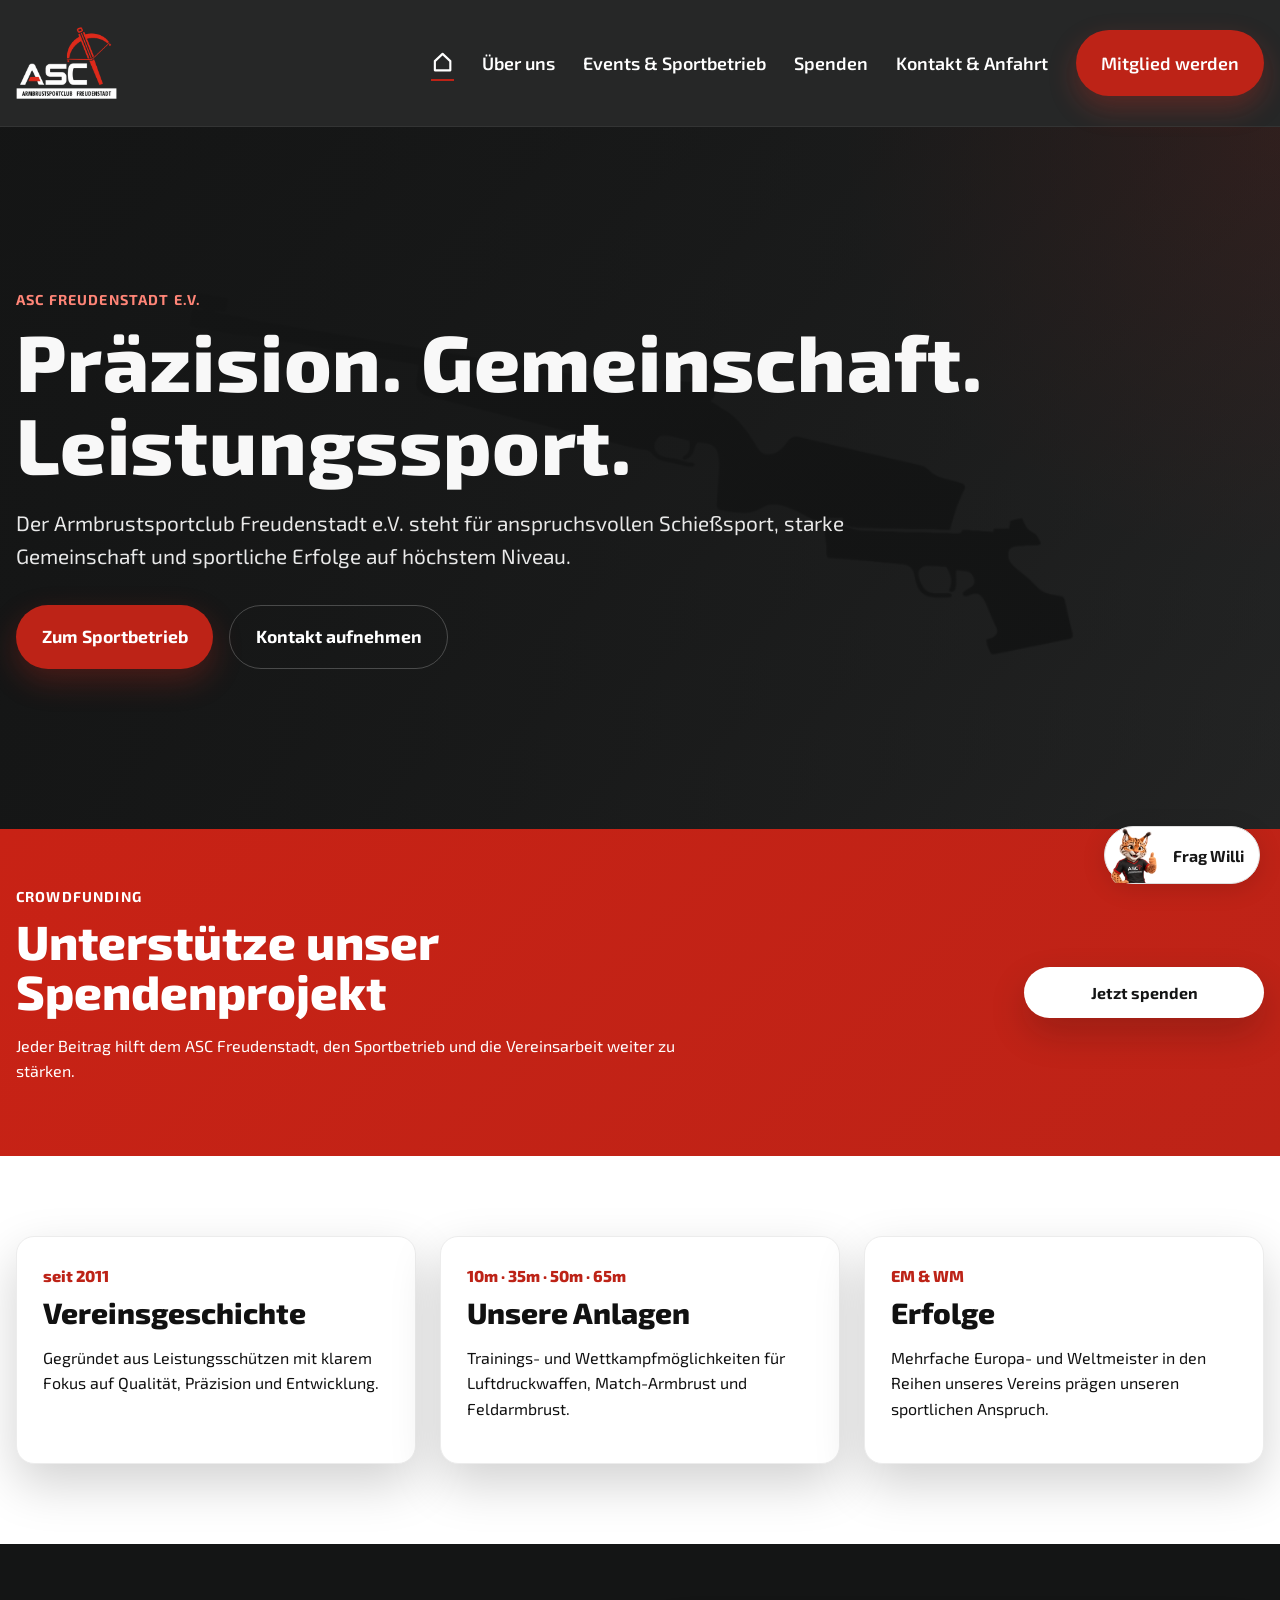
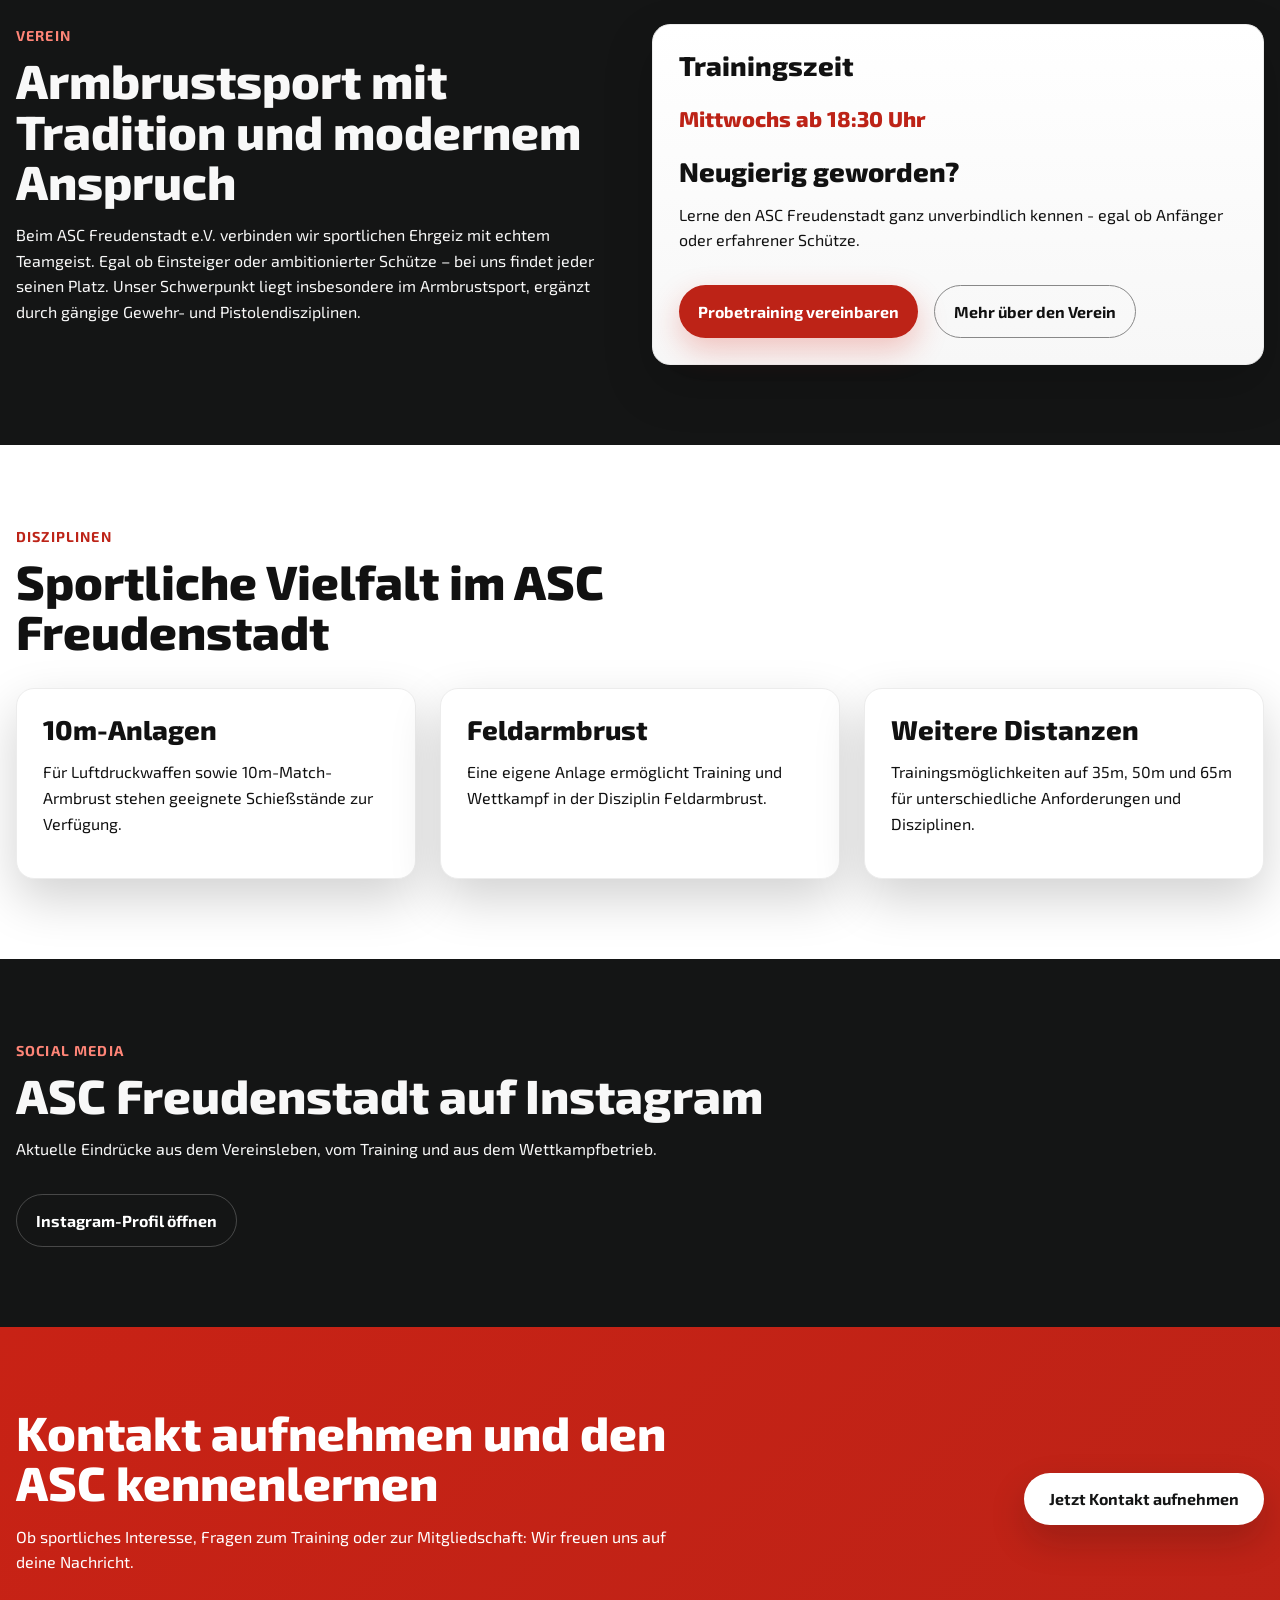
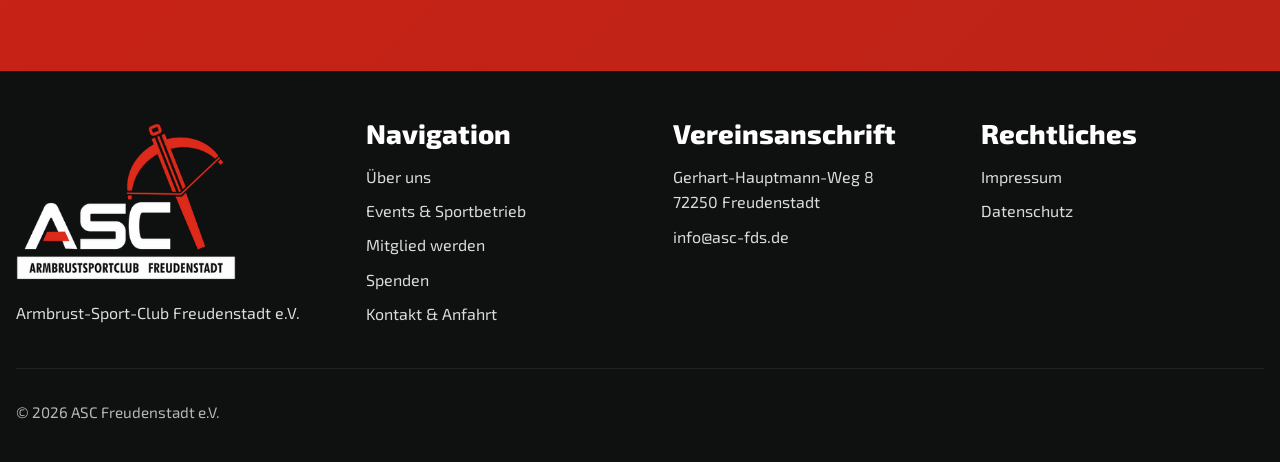
==== commit 2d71e4e5: "Integrate source-grounded Willi website guide with free local knowledge" ====
--- a/index.html
+++ b/index.html
@@ -10,8 +10,8 @@
     />
     <link rel="icon" type="image/png" href="assets/img/logo-dark.png" />
     <link rel="apple-touch-icon" href="assets/img/logo-dark.png" />
-    <link rel="stylesheet" href="assets/css/styles.css?v=20260929-classic" />
-    <script defer src="assets/js/main.js?v=20260929-turnstile"></script>
+    <link rel="stylesheet" href="assets/css/styles.css?v=20261003-map" />
+    <script defer src="assets/js/main.js?v=20261003-map"></script>
     <link rel="canonical" href="https://www.asc-fds.de/" />
     <meta property="og:type" content="website" />
     <meta property="og:locale" content="de_DE" />
@@ -48,7 +48,9 @@
         }
       }
     </script>
-  </head>
+    <link rel="stylesheet" href="/assets/css/willi.css?v=20261004" />
+  <script type="module" src="/assets/js/willi.js?v=20261004"></script>
+</head>
   <body>
     <a class="skip-link" href="#main-content">Zum Inhalt</a>
     <header class="site-header">
--- a/assets/css/styles.css
+++ b/assets/css/styles.css
@@ -1299,3 +1299,19 @@
 
 .section-nav { display:flex; flex-wrap:wrap; gap:.5rem 1.5rem; padding:1.2rem 0; border-bottom:1px solid #ddd; }
 .section-nav a { display:inline-flex; align-items:center; min-height:44px; font-weight:600; color:var(--color-accent); }
+
+/* Local OSM preview; Google is loaded only after consent. */
+.map-preview.external-content { padding:0; overflow:hidden; background:#edf0e8; }
+.map-preview__stage { position:relative; min-height:420px; display:grid; place-items:center; padding:2rem; }
+.map-preview__image { position:absolute; inset:0; width:100%; height:100%; object-fit:cover; opacity:.65; }
+.map-preview__consent { position:relative; z-index:1; width:min(100%,430px); padding:1.5rem; border:1px solid #fff; border-radius:20px; background:rgba(255,255,255,.96); text-align:center; box-shadow:0 8px 28px #26352118; }
+.map-preview__consent p { margin:0 0 1rem; font-size:.95rem; }
+.map-preview__consent .text-link { display:block; margin-top:.75rem; font-size:.9rem; }
+.map-preview__consent .btn { white-space:normal; }
+.map-preview__footer { padding:.65rem 1rem; background:#fff; font-size:.75rem; display:flex; flex-wrap:wrap; align-items:center; gap:.5rem 1rem; }
+.map-preview__footer .text-button { padding:.25rem 0; font-size:.85rem; }
+.map-preview.is-active .map-preview__consent,.map-preview.is-active .map-preview__image,.map-preview.is-active .map-preview__credit { display:none; }
+.map-preview.is-active .map-preview__stage { padding:0; }
+.map-preview.is-active [data-external-slot] { width:100%; }
+.map-preview.is-active iframe { width:100%; height:420px; }
+@media(max-width:480px) { .map-preview__stage { padding:1rem; min-height:440px; }.map-preview__consent { padding:1rem; } }
--- a/assets/css/willi.css
+++ b/assets/css/willi.css
@@ -0,0 +1,39 @@
+.willi-launch { position:fixed; right:1.25rem; bottom:max(1rem,env(safe-area-inset-bottom)); z-index:90; display:flex; align-items:center; gap:.5rem; min-height:56px; padding:0 .95rem 0 .25rem; border:1px solid #dedede; border-radius:999px; background:#fff; color:#171717; font:700 1rem 'Exo 2',sans-serif; box-shadow:0 5px 24px #0002; cursor:pointer; }
+.willi-launch img { width:56px; height:56px; object-fit:contain; }
+.willi-launch:hover { border-color:#bd2118; }
+.willi-dialog { width:min(480px,calc(100vw - 2rem)); max-width:none; height:min(760px,calc(100dvh - 2rem)); max-height:none; margin:auto 1rem 1rem auto; padding:0; border:1px solid #dedede; border-radius:24px; background:#fff; color:#171717; box-shadow:0 20px 70px #0003; overflow:hidden; }
+.willi-dialog[open] { display:flex; flex-direction:column; }
+.willi-dialog::backdrop { background:#10101445; }
+.willi-dialog * { box-sizing:border-box; }
+.willi-header { display:flex; gap:.7rem; align-items:center; padding:1rem; background:#f6f4f2; border-bottom:1px solid #e4dfda; flex-shrink:0; }
+.willi-header img { width:92px; height:92px; object-fit:contain; }
+.willi-header h2 { font-size:1.65rem; line-height:1.2; margin:.15rem 0; }
+.willi-eyebrow { margin:0; font-size:.72rem; color:#aa2019; font-weight:700; letter-spacing:.05em; text-transform:uppercase; }
+.willi-subtitle { margin:0; font-size:.82rem; color:#535353; }
+.willi-icon-button { margin-left:auto; align-self:flex-start; width:44px; height:44px; border:0; background:transparent; font-size:2rem; cursor:pointer; color:#171717; flex-shrink:0; }
+.willi-scroll { padding:1.25rem; overflow-y:auto; flex:1; min-height:0; overscroll-behavior:contain; }
+.willi-intro { margin-top:0; font-size:1rem; line-height:1.55; }
+.willi-suggestions { display:flex; flex-wrap:wrap; gap:.5rem; }
+.willi-chip { text-align:left; min-height:44px; padding:.55rem .75rem; font:inherit; font-size:.88rem; border:1px solid #ddd; border-radius:12px; color:#252525; background:#fff; cursor:pointer; }
+.willi-chip:hover { background:#faf1ef; border-color:#bd2118; }
+.willi-question { margin:1.3rem 0 .75rem 1.4rem; padding:.8rem 1rem; border-radius:16px 16px 0 16px; background:#f2ebe7; font-weight:600; overflow-wrap:anywhere; }
+.willi-answer { border-left:3px solid #bd2118; padding-left:1rem; margin-bottom:1rem; overflow-wrap:anywhere; }
+.willi-answer section+section { margin-top:1.2rem; padding-top:1rem; border-top:1px solid #e5e5e5; }
+.willi-answer h3 { font-size:1.05rem; margin:0 0 .5rem; }
+.willi-answer p { font-size:.95rem; line-height:1.6; margin:.5rem 0; }
+.willi-action { display:inline-block; padding:.6rem 0; color:#b21f16; font-weight:700; text-decoration:underline; font-size:.92rem; }
+.willi-sources { color:#555; margin:.6rem 0; font-size:.8rem; }
+.willi-sources summary { cursor:pointer; padding:.35rem 0; }
+.willi-sources p { font-size:.78rem; }.willi-sources a { text-decoration:underline; }
+.willi-status { font-size:.85rem; color:#9c2118; }
+.willi-form { padding:1rem 1.25rem .5rem; border-top:1px solid #e5e5e5; flex-shrink:0; }
+.willi-form label { display:block; font-size:.85rem; font-weight:700; margin-bottom:.35rem; }
+.willi-form textarea { width:100%; padding:.65rem; border:1px solid #bbb; border-radius:12px; color:#171717; background:#fff; font:inherit; font-size:16px; resize:none; max-height:100px; }
+.willi-form-actions { display:flex; justify-content:space-between; align-items:center; gap:.6rem; margin-top:.5rem; }
+.willi-form .btn { padding:.65rem .9rem; min-height:44px; font-size:.9rem; box-shadow:none; min-width:0; }
+.willi-text-button { border:0; background:transparent; color:#555; text-decoration:underline; font:inherit; font-size:.78rem; min-height:44px; cursor:pointer; }
+.willi-note { padding:0 1.25rem 1rem; margin:.25rem 0 0; font-size:.72rem; line-height:1.4; color:#555; flex-shrink:0; }
+.willi-privacy { text-decoration:underline; }
+@media(max-width:520px) { .willi-dialog { margin:auto; width:calc(100vw - 1rem); height:calc(100dvh - 1rem); border-radius:18px; }.willi-header { padding:.75rem; }.willi-header img { width:72px; height:72px; }.willi-launch { right:.75rem; }.willi-scroll { padding:1rem; } }
+@media(prefers-reduced-motion:reduce) { .willi-dialog * { scroll-behavior:auto; transition:none; } }
+@media print { #assistant-root { display:none; } }
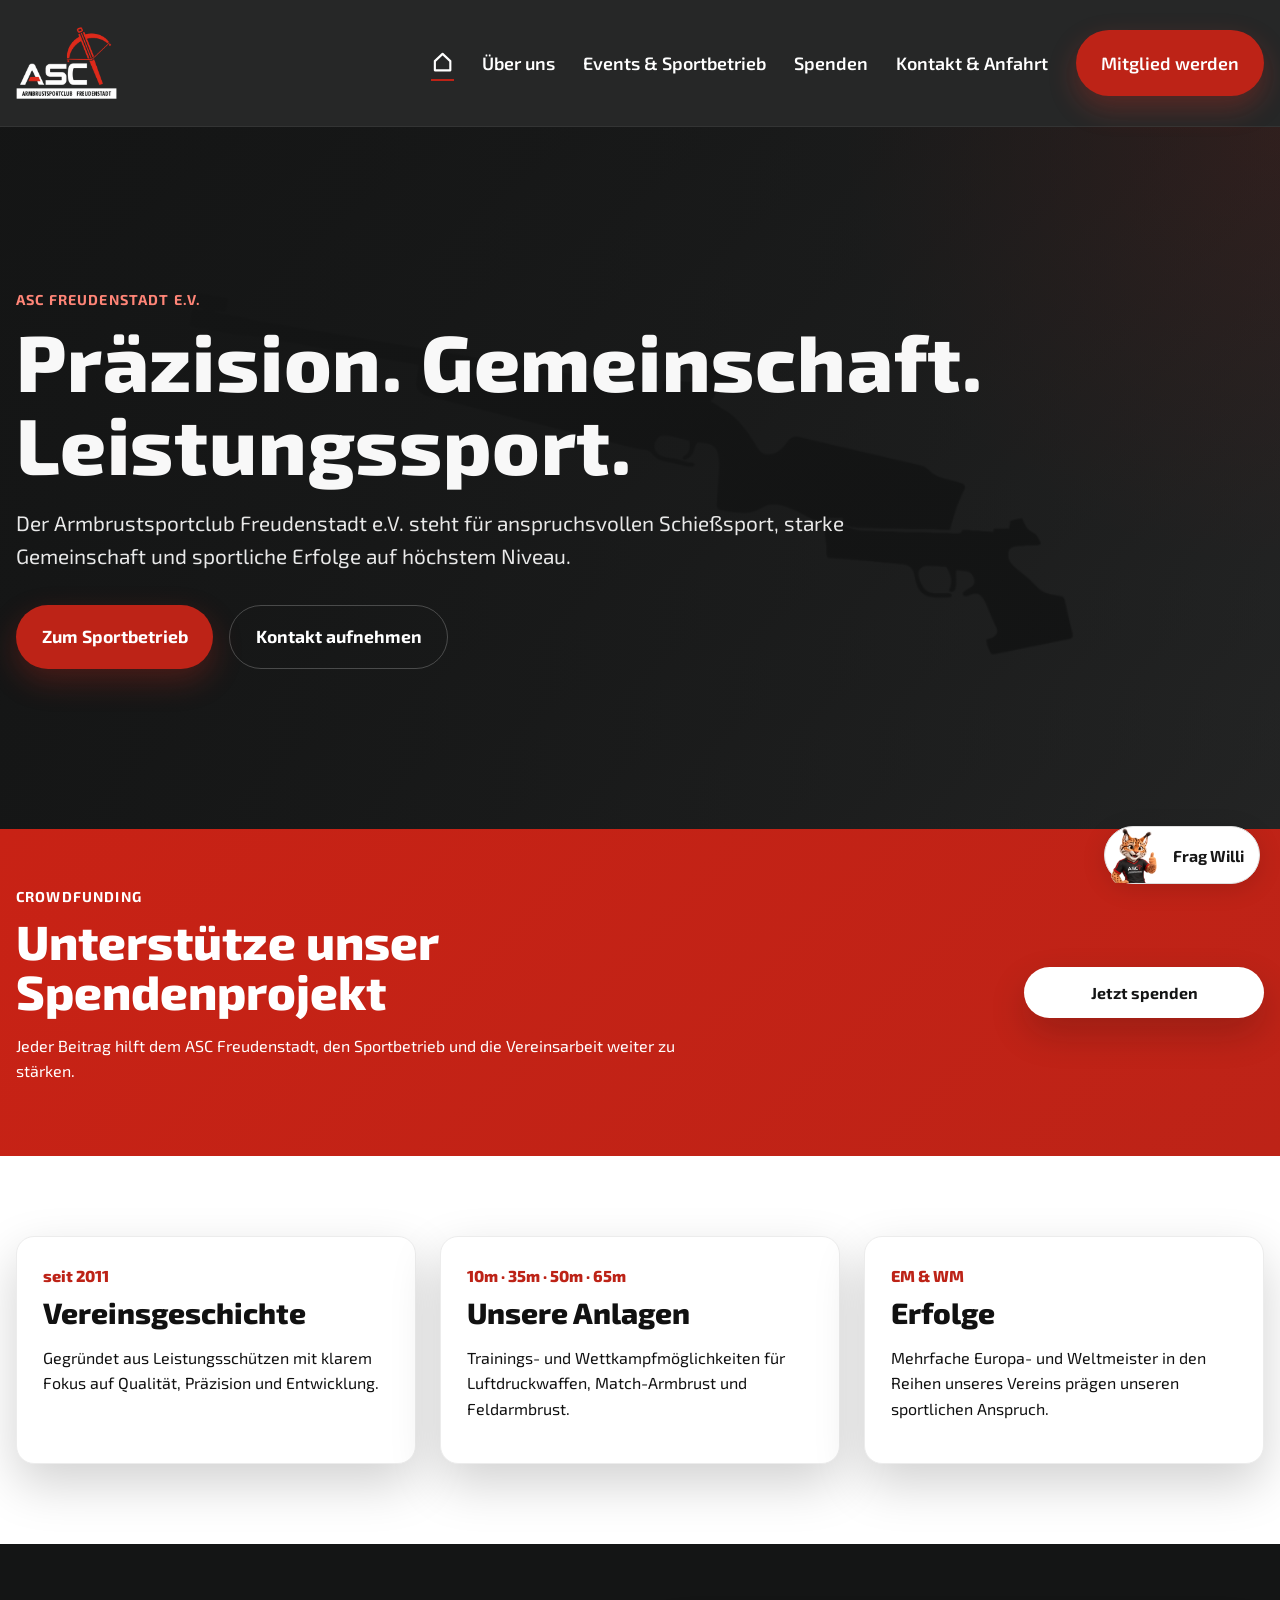
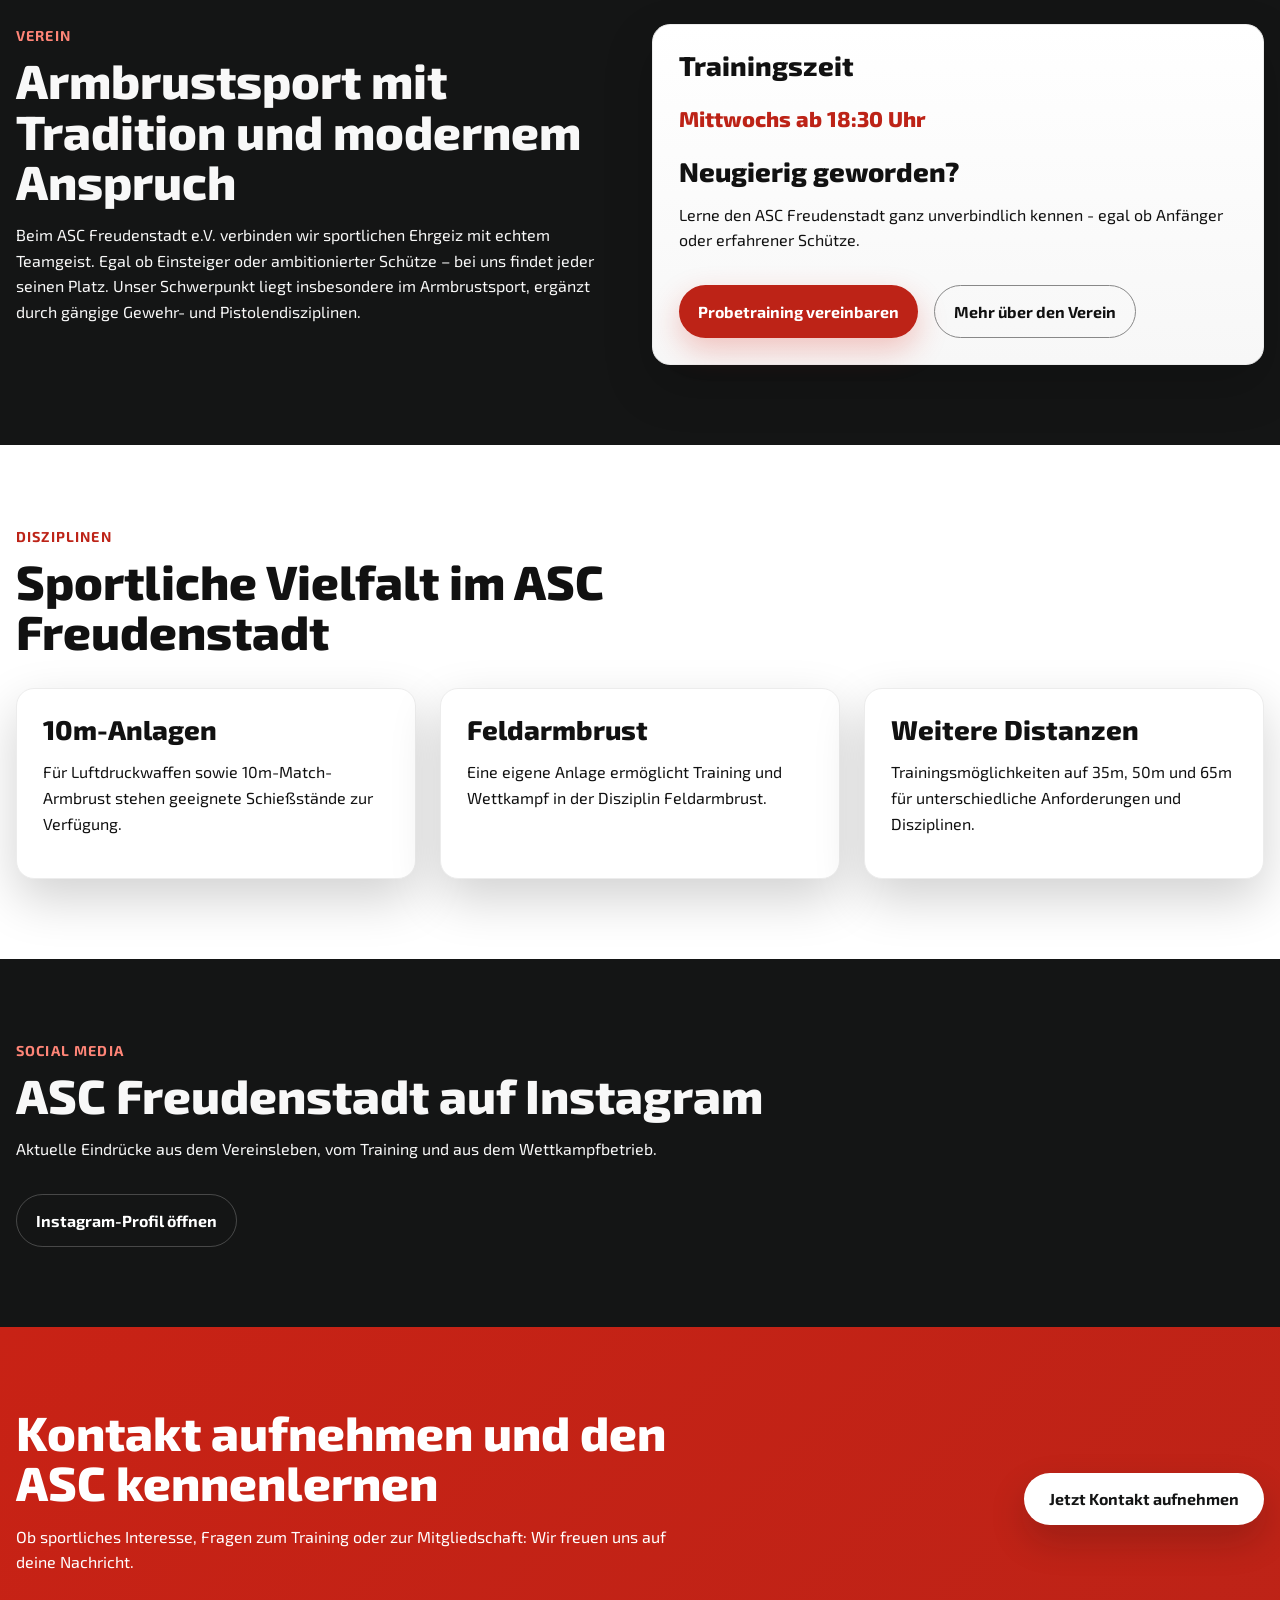
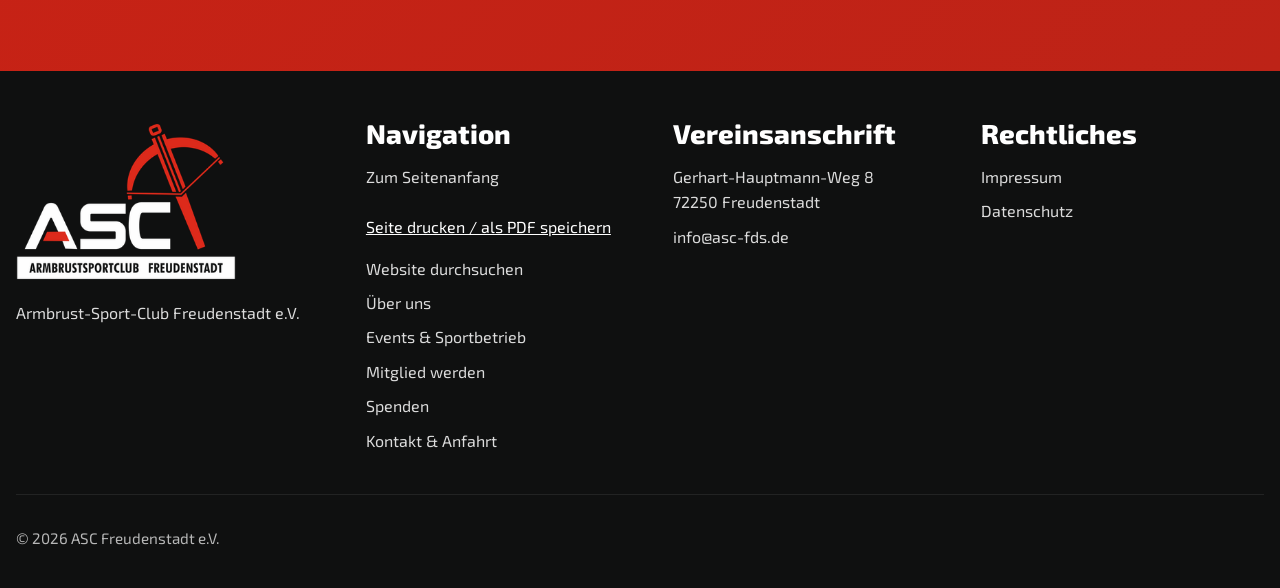
==== commit d1c8b683: "Add local site search, helpful 404, print styles and assistant usability" ====
--- a/index.html
+++ b/index.html
@@ -8,10 +8,10 @@
       name="description"
       content="ASC Freudenstadt e.V. – Armbrust- und Schießsport, Vereinsleben, Termine, Ergebnisse und Kontakt."
     />
-    <link rel="icon" type="image/png" href="assets/img/logo-dark.png" />
+    <link rel="icon" type="image/webp" href="assets/img/logo-dark-320.webp" />
     <link rel="apple-touch-icon" href="assets/img/logo-dark.png" />
-    <link rel="stylesheet" href="assets/css/styles.css?v=20261003-map" />
-    <script defer src="assets/js/main.js?v=20261003-map"></script>
+    <link rel="stylesheet" href="assets/css/styles.css?v=20261007-site" />
+    <script defer src="assets/js/main.js?v=20261007-site"></script>
     <link rel="canonical" href="https://www.asc-fds.de/" />
     <meta property="og:type" content="website" />
     <meta property="og:locale" content="de_DE" />
@@ -48,8 +48,8 @@
         }
       }
     </script>
-    <link rel="stylesheet" href="/assets/css/willi.css?v=20261004" />
-  <script type="module" src="/assets/js/willi.js?v=20261004"></script>
+    <link rel="stylesheet" href="/assets/css/willi.css?v=20261004-ux" />
+  <script type="module" src="/assets/js/willi.js?v=20261007-site"></script>
 </head>
   <body>
     <a class="skip-link" href="#main-content">Zum Inhalt</a>
@@ -249,6 +249,9 @@
     </div>
     <div>
       <h3>Navigation</h3>
+      <a href="#main-content">Zum Seitenanfang</a>
+      <button class="text-button" data-print type="button" hidden>Seite drucken / als PDF speichern</button>
+      <a href="/suche.html">Website durchsuchen</a>
       <a href="/ueber-uns.html">Über uns</a>
       <a href="/events_sportbetrieb.html">Events &amp; Sportbetrieb</a>
       <a href="/mitglied-werden.html">Mitglied werden</a>
--- a/assets/css/styles.css
+++ b/assets/css/styles.css
@@ -1315,3 +1315,40 @@
 .map-preview.is-active [data-external-slot] { width:100%; }
 .map-preview.is-active iframe { width:100%; height:420px; }
 @media(max-width:480px) { .map-preview__stage { padding:1rem; min-height:440px; }.map-preview__consent { padding:1rem; } }
+
+/* Search controls retain the existing layout and work without third-party services. */
+.search-tools:not([hidden]) { display:flex; align-items:end; gap:1rem; flex-wrap:wrap; margin:1rem 0; }
+.search-tools > div { flex:1 1 220px; min-width:0; }
+.search-tools label { display:block; font-weight:600; margin-bottom:.4rem; }
+.search-tools input[type="search"], .search-tools select { width:100%; min-height:44px; padding:.8rem; font:inherit; font-size:16px; border:1px solid #aaa; border-radius:12px; background:#fff; color:#171717; }
+.search-tools .search-checkbox { display:flex; align-items:center; gap:.5rem; min-height:44px; margin:0; }
+.search-checkbox input { width:20px; height:20px; flex-shrink:0; }
+.search-count { flex-basis:100%; margin:0; font-size:.9rem; }
+.event-download { min-height:44px; text-align:left; }
+.calendar-note { font-size:.9rem; color:#555; }
+.search-tools[hidden], #results-body tr[hidden], #results-empty[hidden] { display:none !important; }
+
+.search-tools .text-button, .event-download { color:inherit; font:inherit; }
+
+/* Search and paper views use existing public content. */
+.site-search-results { list-style:none; padding:0; max-width:75ch; }
+.site-search-results li { padding:1rem 0; border-bottom:1px solid #ccc; }
+.site-search-results h2 { font-size:1.3rem; margin:0; }
+.site-search-results a { text-decoration:underline; }
+.site-footer .text-button { color:inherit; text-align:left; }
+@media print {
+  @page { margin:15mm; }
+  html, body { background:white !important; color:black !important; font-size:11pt; }
+  .site-header, .site-footer, #assistant-root, .skip-link, .search-tools, .event-tools,
+  .event-download, .external-content, form, iframe { display:none !important; }
+  main, section, .panel, .card, .page-hero, .hero, .section-dark { background:white !important; color:black !important; box-shadow:none !important; }
+  .hero, .page-hero { min-height:0; padding:1rem 0; }
+  .section { padding:1rem 0; }
+  .container { width:100%; max-width:none; padding:0; }
+  h1,h2,h3,p,a,.eyebrow,.lead { color:black !important; }
+  a { text-decoration:underline; }
+  h1,h2,h3 { break-after:avoid; }
+  img, tr, .timeline-item { break-inside:avoid; }
+  table { width:100%; }
+  [hidden] { display:none !important; }
+}
--- a/assets/css/willi.css
+++ b/assets/css/willi.css
@@ -37,3 +37,16 @@
 @media(max-width:520px) { .willi-dialog { margin:auto; width:calc(100vw - 1rem); height:calc(100dvh - 1rem); border-radius:18px; }.willi-header { padding:.75rem; }.willi-header img { width:72px; height:72px; }.willi-launch { right:.75rem; }.willi-scroll { padding:1rem; } }
 @media(prefers-reduced-motion:reduce) { .willi-dialog * { scroll-behavior:auto; transition:none; } }
 @media print { #assistant-root { display:none; } }
+
+.willi-recovery:not([hidden]) { display:flex; flex-wrap:wrap; gap:.5rem; align-items:center; }
+@media (max-height:600px) {
+ .willi-dialog { height:calc(100dvh - .5rem); margin:auto; }
+ .willi-header { padding:.4rem .75rem; }
+ .willi-header img { width:44px; height:44px; }
+ .willi-header h2 { font-size:1.15rem; }
+ .willi-eyebrow, .willi-subtitle { display:none; }
+ .willi-form { padding:.4rem .75rem; }
+ .willi-form textarea { height:44px; }
+ .willi-note { padding:0 .75rem .4rem; font-size:.7rem; }
+ .willi-scroll { padding:.6rem .75rem; }
+}
